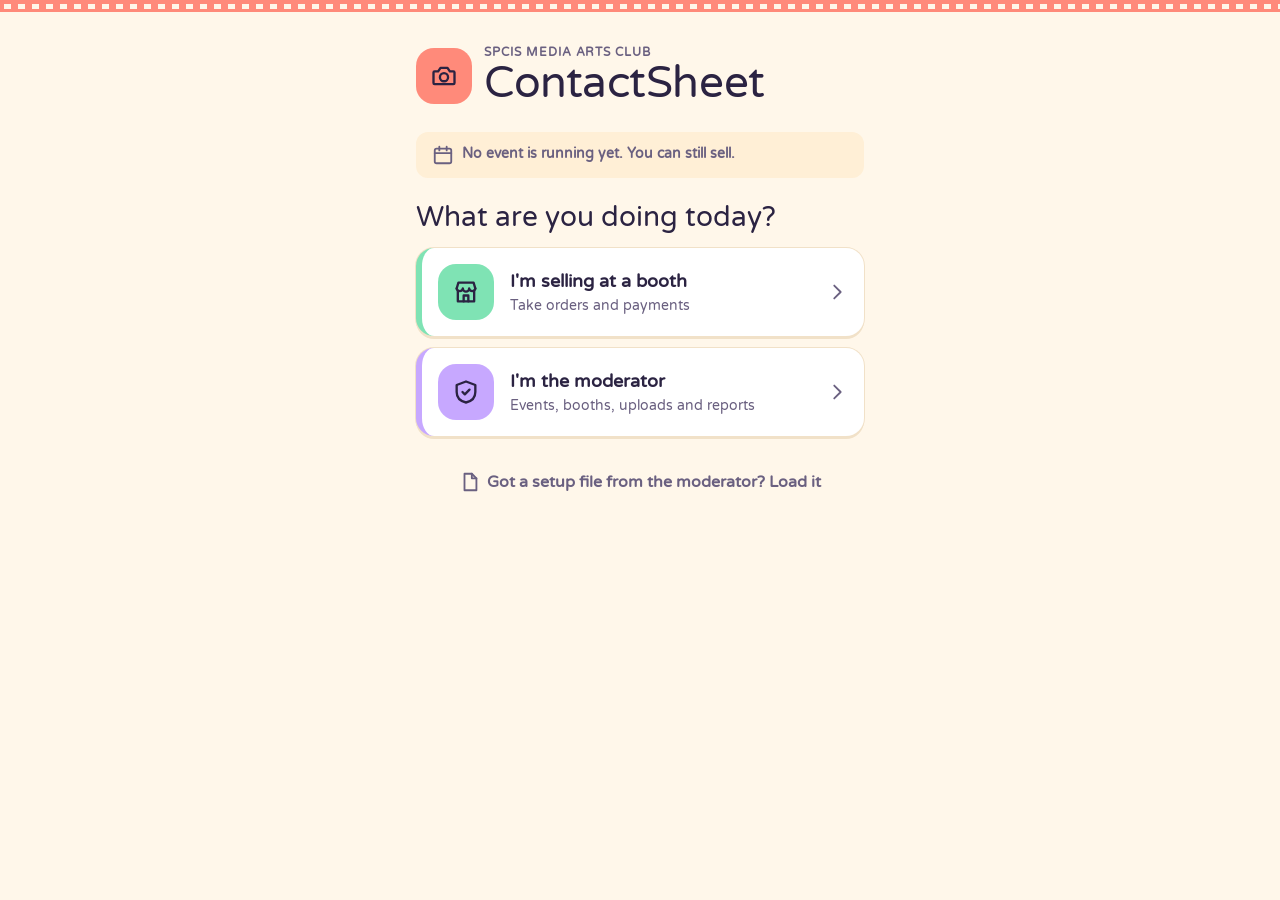
==== admin.html @ bb5e91ef "Add stock tracking and expenses Stock: per-booth supplies with a move ledger (sales take out what ea" ====
<!doctype html>
<html lang="en">
<head>
<meta charset="utf-8">
<meta name="viewport" content="width=device-width, initial-scale=1, viewport-fit=cover">
<meta name="theme-color" content="#FF8A7A">
<link rel="manifest" href="manifest.json">
<link rel="apple-touch-icon" href="assets/icons/apple-touch-icon.png">
<meta name="apple-mobile-web-app-capable" content="yes">
<meta name="apple-mobile-web-app-title" content="ContactSheet">
<title>ContactSheet · Moderator</title>
<link rel="stylesheet" href="css/tokens.css">
<link rel="stylesheet" href="css/ui.css">
<link rel="stylesheet" href="css/admin.css">
</head>
<body>
<header class="topbar">
  <div class="sprocket" aria-hidden="true"></div>
  <div class="topbar-in">
    <div class="who-block"><span id="adminBadge" class="badge" style="--booth:var(--lilac)"></span><div style="min-width:0"><p class="name">Moderator</p><p class="sub" id="adminEvent"></p></div></div>
    <button class="btn ghost sm" id="phoneSetup" style="margin-left:auto"></button>
    <button class="icon-btn" id="signout" aria-label="Sign out" title="Sign out"></button>
  </div>
  <nav class="tabs" role="tablist" id="tabs"></nav>
</header>
<main class="admin-main" id="view"></main>
<dialog class="sheet" id="sheet"><div class="sheet-in"></div></dialog>
<script src="js/util.js"></script>
<script src="js/ui.js"></script>
<script src="js/csv.js"></script>
<script src="js/seed.js"></script>
<script src="js/store.js"></script>
<script src="js/sync.js"></script>
<script src="js/pwa.js"></script>
<script src="js/stock.js"></script>
<script src="js/customer.js"></script>
<script src="js/reports.js"></script>
<script src="js/booths.js"></script>
<script src="js/expenses.js"></script>
<script src="js/import.js"></script>
<script src="js/admin.js"></script>
</body>
</html>
---- css/tokens.css ----
/* ContactSheet design tokens — "Summer". Tokens only, no components. */
/* Varela Round (SIL Open Font License). One weight: "CS Round" never fakes bold (headings, numbers);
   "CS Body" lets the browser bold it for <b> and labels. */
@font-face { font-family: "CS Round"; src: url(../assets/fonts/varelaround-400.ttf) format("truetype"); font-weight: 100 900; font-display: swap; }
@font-face { font-family: "CS Body"; src: url(../assets/fonts/varelaround-400.ttf) format("truetype"); font-weight: 400; font-display: swap; }
@font-face { font-family: "Plex Mono"; src: url(../assets/fonts/plexmono-500.woff2) format("woff2"); font-weight: 500; font-display: swap; }

:root {
  /* summer pastels — bright, not muted. Dark text always sits on them. */
  --coral: #FF8A7A;
  --peach: #FFB98A;
  --lemon: #FFE27A;
  --mint: #7FE3B4;
  --aqua: #7ADCD8;
  --sky: #8CC8FF;
  --lilac: #C7A8FF;
  --pink: #FFA3CF;
  --on-pastel: #2B2342;

  /* surfaces & text */
  --paper: #FFF7EA;
  --card: #FFFFFF;
  --wash: #FFEFD6;
  --rule: #F1E1C8;
  --graphite: #6A6080;
  --ink: #2B2342;
  --on-ink: #FFF7EA;
  /* status: text-safe darker tones + pastel washes */
  --safelight: #D9394A;
  --safe-wash: #FFE3E6;
  --fixer: #0F7A4E;
  --fix-wash: #DDF8EB;
  --amber: #9A6400;
  --amber-wash: #FFF2C7;

  --f-display: "CS Round", "Arial Rounded MT Bold", ui-rounded, system-ui, sans-serif;
  --f-body: "CS Body", ui-rounded, system-ui, -apple-system, "Segoe UI", Roboto, sans-serif;
  --f-mono: "Plex Mono", ui-monospace, Menlo, Consolas, monospace;

  --t-12: .75rem; --t-14: .875rem; --t-16: 1rem; --t-18: 1.125rem; --t-20: 1.25rem;
  --t-28: 1.75rem; --t-36: 2.25rem; --t-44: 2.75rem; --t-72: 4.5rem;

  --s-1: 4px; --s-2: 8px; --s-3: 12px; --s-4: 16px; --s-5: 24px; --s-6: 32px; --s-7: 48px;
  --r-1: 12px; --r-2: 18px; --r-3: 24px;
  --tap: 52px;
  --hair: 1px solid var(--rule);
  --lift: 0 0 0 1px var(--rule), 0 3px 0 var(--rule);
  --ease: cubic-bezier(.2, .7, .2, 1);
  --dur: 140ms;
}

/* Dark = warm summer night; pastels stay bright */
@media (prefers-color-scheme: dark) {
  :root {
    --paper: #1E1A2E; --card: #2A2540; --wash: #342E4E; --rule: #403960; --graphite: #B9B0D4;
    --ink: #FFF3E2; --on-ink: #1E1A2E;
    --safelight: #FF8A93; --safe-wash: #45222E; --fixer: #7FE3B4; --fix-wash: #1D3A33;
    --amber: #FFD36A; --amber-wash: #3E3420;
  }
}

@media (prefers-reduced-motion: reduce) { :root { --dur: 0ms; } }
---- css/ui.css ----
/* ContactSheet shared components + sign-in + register. Uses tokens.css only. */
*, *::before, *::after { box-sizing: border-box; }
html { -webkit-text-size-adjust: 100%; }
body { margin: 0; background: var(--paper); color: var(--ink); font: 400 var(--t-16)/1.45 var(--f-body); -webkit-tap-highlight-color: transparent; }
button, input, select, textarea { font: inherit; color: inherit; }
button { cursor: pointer; background: none; border: 0; padding: 0; }
button:disabled { cursor: not-allowed; opacity: .4; }
:focus-visible { outline: 3px solid var(--sky); outline-offset: 2px; }
h1, h2, h3, p, ol, ul { margin: 0; }
ol, ul { padding: 0; list-style: none; }
[hidden] { display: none !important; }
.ic { width: 22px; height: 22px; flex: none; }

/* type roles */
.h1 { font: 400 var(--t-44)/1.05 var(--f-display); letter-spacing: -.01em; }
.h2 { font: 400 var(--t-28)/1.1 var(--f-display); }
.h3 { font-weight: 700; font-size: var(--t-18); }
.big-num { font: 400 var(--t-44)/1 var(--f-display); font-variant-numeric: tabular-nums; }
.huge-num { font: 400 var(--t-72)/1 var(--f-display); font-variant-numeric: tabular-nums; }
.eyebrow, .label { font-size: var(--t-12); font-weight: 600; letter-spacing: .08em; text-transform: uppercase; color: var(--graphite); }
.sub { color: var(--graphite); font-size: var(--t-14); }
.num { font-variant-numeric: tabular-nums; }
.mono { font-family: var(--f-mono); font-weight: 500; letter-spacing: .02em; }
.ok-text { color: var(--fixer); } .bad-text { color: var(--safelight); }

/* film-strip edge: the one decorative motif */
.sprocket { height: 12px; background-color: var(--coral);
  background-image: linear-gradient(90deg, var(--paper) 0 7px, transparent 7px);
  background-size: 14px 5px; background-repeat: repeat-x; background-position: 4px 3.5px; }

/* buttons */
.btn { min-height: var(--tap); padding: 0 var(--s-5); border-radius: var(--r-1); font-weight: 700; display: inline-flex; align-items: center; justify-content: center; gap: var(--s-2); transition: background var(--dur) var(--ease), transform var(--dur) var(--ease); white-space: nowrap; }
.btn:active:not(:disabled) { transform: scale(.98); }
.btn.primary { background: var(--ink); color: var(--on-ink); }
.btn.go { background: var(--mint); color: var(--on-pastel); box-shadow: 0 3px 0 #4FC08D; }
.btn.danger { background: var(--coral); color: var(--on-pastel); box-shadow: 0 3px 0 #E66655; }
.btn.ghost { border: 2px solid var(--rule); background: var(--card); }
.btn.wide { width: 100%; font-size: var(--t-18); }
.btn.sm { min-height: 44px; padding: 0 var(--s-4); font-size: var(--t-14); }
.link { min-height: 44px; display: inline-flex; align-items: center; gap: 6px; padding: 0 var(--s-1); color: var(--graphite); font-weight: 600; }
.link:hover { color: var(--ink); }
.icon-btn { width: 44px; height: 44px; display: grid; place-items: center; border-radius: var(--r-1); color: var(--graphite); }
.icon-btn:hover { background: var(--wash); color: var(--ink); }

/* booth badge */
.badge { --booth: #FFB98A; width: 40px; height: 40px; border-radius: var(--r-1); background: var(--booth); color: var(--on-pastel); display: grid; place-items: center; flex: none; }
.badge.inv { color: var(--on-ink); }
.badge.lg { width: 56px; height: 56px; border-radius: var(--r-2); } .badge.lg .ic { width: 28px; height: 28px; }
.badge.sm { width: 28px; height: 28px; border-radius: 6px; } .badge.sm .ic { width: 16px; height: 16px; }

/* status chip */
.chip { font-size: var(--t-12); font-weight: 600; color: var(--graphite); display: inline-flex; align-items: center; gap: 6px; padding: 4px 10px; border-radius: 99px; background: var(--wash); white-space: nowrap; }
.chip::before { content: ""; width: 8px; height: 8px; border-radius: 50%; background: var(--amber); }
.chip.ok::before { background: var(--fixer); }
.pill { display: inline-block; font-size: var(--t-12); font-weight: 700; padding: 2px 8px; border-radius: 99px; background: var(--wash); color: var(--graphite); }
.pill.ok { background: var(--fix-wash); color: var(--fixer); } .pill.bad { background: var(--safe-wash); color: var(--safelight); }

/* top bar + tabs */
.topbar { position: sticky; top: 0; z-index: 5; background: var(--paper); border-bottom: var(--hair); }
.topbar-in { display: flex; align-items: center; gap: var(--s-3); padding: var(--s-3) var(--s-4); }
.who-block { display: flex; align-items: center; gap: var(--s-3); min-width: 0; }
.who-block .name { font: 400 var(--t-20)/1.1 var(--f-display); }
.who-block .sub { white-space: nowrap; overflow: hidden; text-overflow: ellipsis; }
.topbar-in .chip { margin-left: auto; }
.tabs { display: flex; gap: var(--s-1); padding: 0 var(--s-3); overflow-x: auto; scrollbar-width: none; }
.tabs button { min-height: 48px; padding: 0 var(--s-3); display: inline-flex; align-items: center; gap: var(--s-2); color: var(--graphite); font-weight: 700; border-bottom: 3px solid transparent; white-space: nowrap; }
.tabs button .ic { width: 18px; height: 18px; }
.tabs button[aria-selected="true"] { color: var(--ink); border-color: var(--coral); }
@media (max-width: 599px) { .hide-sm { display: none !important; } }

/* toast */
.toast { position: fixed; left: 50%; bottom: 96px; transform: translate(-50%, 20px); opacity: 0; pointer-events: none; z-index: 50; display: flex; align-items: center; gap: var(--s-2); padding: var(--s-3) var(--s-4); border-radius: var(--r-2); background: var(--ink); color: var(--on-ink); font-weight: 600; transition: opacity var(--dur) var(--ease), transform var(--dur) var(--ease); max-width: calc(100vw - 32px); }
.toast.show { opacity: 1; transform: translate(-50%, 0); }
.toast[data-kind="bad"] { background: var(--coral); color: var(--on-pastel); }

/* bottom sheet / dialog */
dialog.sheet { border: 0; padding: 0; margin: auto auto 0; width: 100%; max-width: 560px; max-height: 92vh; background: var(--paper); color: var(--ink); border-radius: var(--r-3) var(--r-3) 0 0; }
dialog.sheet::backdrop { background: rgb(24 23 26 / .5); }
@media (min-width: 900px) { dialog.sheet { margin: auto; border-radius: var(--r-3); } }
.sheet-in { padding: var(--s-4) var(--s-5) calc(var(--s-5) + env(safe-area-inset-bottom)); display: grid; gap: var(--s-4); }
.sheet-head { display: flex; justify-content: space-between; align-items: flex-start; gap: var(--s-3); padding-top: var(--s-2); }
.x { width: 44px; height: 44px; display: grid; place-items: center; margin: -6px -10px 0 0; color: var(--graphite); border-radius: var(--r-1); }

/* forms */
.field { display: grid; gap: 6px; }
.field > span { font-weight: 700; font-size: var(--t-14); }
.field small { color: var(--graphite); font-size: var(--t-12); }
.input, .field input:not([type=checkbox]):not([type=radio]), .field select { min-height: var(--tap); width: 100%; padding: 0 var(--s-4); border: 2px solid var(--rule); border-radius: var(--r-1); background: var(--card); }
.input:focus, .field input:focus, .field select:focus { border-color: var(--ink); outline: none; }
.field-row { display: grid; grid-template-columns: 1fr 1fr; gap: var(--s-3); }
.err { color: var(--safelight); min-height: 1.4em; font-size: var(--t-14); font-weight: 600; }
.note { background: var(--wash); border-radius: var(--r-1); padding: var(--s-3) var(--s-4); font-size: var(--t-14); color: var(--graphite); }
.note.warn { background: var(--amber-wash); color: var(--amber); }

/* big choice cards (sign-in) */
.choices { display: grid; gap: var(--s-3); }
.choice { display: flex; align-items: center; gap: var(--s-4); width: 100%; min-height: 84px; padding: var(--s-4); text-align: left; background: var(--card); border-radius: var(--r-2); box-shadow: var(--lift); border-left: 6px solid var(--booth, var(--ink)); transition: transform var(--dur) var(--ease); }
.choice:active { transform: scale(.985); }
.choice .t { font-weight: 700; font-size: var(--t-18); display: block; }
.choice .ic.go { margin-left: auto; color: var(--graphite); }

/* sign in */
.login { max-width: 480px; margin: 0 auto; padding: var(--s-6) var(--s-4) var(--s-7); display: grid; gap: var(--s-5); }
.brand { display: flex; align-items: center; gap: var(--s-3); }
.brand .badge { background: var(--coral); color: var(--on-pastel); }
.event-now { display: flex; align-items: center; gap: var(--s-2); padding: var(--s-3) var(--s-4); border-radius: var(--r-1); background: var(--fix-wash); color: var(--fixer); font-weight: 600; font-size: var(--t-14); }
.event-now.none { background: var(--wash); color: var(--graphite); }
.dots { display: flex; gap: var(--s-4); justify-content: center; height: 24px; }
.dots i { width: 20px; height: 20px; border-radius: 50%; border: 3px solid var(--ink); transition: background var(--dur); }
.dots i.on { background: var(--ink); }
.dots.shake { animation: shake 300ms; }
@keyframes shake { 25% { transform: translateX(-8px); } 75% { transform: translateX(8px); } }
.keypad { display: grid; grid-template-columns: repeat(3, 1fr); gap: var(--s-2); }
.keypad button { min-height: 68px; border-radius: var(--r-2); background: var(--card); box-shadow: var(--lift); font: 400 var(--t-28) var(--f-display); display: grid; place-items: center; }
.keypad button:active { background: var(--wash); }
.center { text-align: center; }

/* ---------- register ---------- */
.pos-main { display: grid; grid-template-columns: 1fr; padding-bottom: 104px; }
.cart-side { display: none; }
@media (min-width: 900px) {
  .pos-main { grid-template-columns: 1fr 380px; padding-bottom: 0; min-height: calc(100vh - 120px); }
  .cart-side { display: grid; gap: var(--s-3); align-content: start; border-left: var(--hair); padding: var(--s-5); position: sticky; top: 120px; align-self: start; }
  .cartbar { display: none !important; }
}
.howto { display: flex; flex-wrap: wrap; gap: var(--s-2) var(--s-4); padding: var(--s-4) var(--s-4) 0; font-size: var(--t-14); color: var(--graphite); font-weight: 600; }
.howto > span > b:first-child { display: inline-grid; place-items: center; width: 22px; height: 22px; border-radius: 50%; background: var(--lemon); color: var(--on-pastel); font-size: var(--t-12); margin-right: 6px; }
.grid { display: grid; grid-template-columns: repeat(auto-fill, minmax(150px, 1fr)); gap: var(--s-3); padding: var(--s-4); }
.tile { position: relative; background: var(--card); border-radius: var(--r-2); box-shadow: var(--lift); border-top: 8px solid var(--booth); min-height: 128px; padding: var(--s-4); text-align: left; display: flex; flex-direction: column; justify-content: space-between; gap: var(--s-2); transition: transform var(--dur) var(--ease), background var(--dur); }
.tile:active { transform: scale(.97); }
.tile.in { background: var(--wash); outline: 3px solid var(--booth); }
.tile-name { font-weight: 700; font-size: var(--t-18); line-height: 1.2; padding-right: 30px; }
.tile-price { font: 400 var(--t-28)/1 var(--f-display); font-variant-numeric: tabular-nums; }
.tile-kind { display: inline-flex; align-items: center; gap: 4px; font-size: var(--t-12); font-weight: 600; color: var(--graphite); }
.tile-kind .ic { width: 14px; height: 14px; }
.tile .qty { position: absolute; top: var(--s-3); right: var(--s-3); min-width: 30px; height: 30px; padding: 0 8px; border-radius: 15px; background: var(--coral); color: var(--on-pastel); font-weight: 700; display: grid; place-items: center; }
.cartbar { position: fixed; inset: auto 0 0 0; padding: var(--s-3) var(--s-4) calc(var(--s-3) + env(safe-area-inset-bottom)); background: var(--paper); border-top: var(--hair); z-index: 6; }
.cartbar .btn { width: 100%; justify-content: space-between; min-height: 60px; font-size: var(--t-18); }

/* cart */
.lines li { display: grid; grid-template-columns: 1fr auto; gap: var(--s-2) var(--s-3); align-items: center; padding: var(--s-3) 0; border-bottom: var(--hair); }
.lines .nm { font-weight: 600; }
.lines .amt { text-align: right; font-weight: 700; }
.step { justify-self: start; display: inline-flex; align-items: center; background: var(--card); border: 2px solid var(--rule); border-radius: var(--r-1); }
.step button { width: 44px; height: 44px; font-size: var(--t-20); font-weight: 700; }
.step b { min-width: 28px; text-align: center; }
.cart-foot { display: flex; justify-content: space-between; align-items: baseline; padding: var(--s-3) 0; }
.cart-actions { display: grid; gap: var(--s-2); }
.empty { color: var(--graphite); padding: var(--s-5) 0; text-align: center; display: grid; gap: var(--s-2); justify-items: center; }
.empty > .ic { width: 36px; height: 36px; opacity: .5; }

/* payment */
.methods { display: grid; grid-template-columns: 1fr 1fr; gap: var(--s-3); }
.methods button { min-height: 72px; border-radius: var(--r-2); background: var(--card); border: 3px solid var(--rule); font-weight: 700; font-size: var(--t-18); display: flex; align-items: center; justify-content: center; gap: var(--s-2); }
.methods button small { display: block; font-size: var(--t-12); font-weight: 600; }
.methods button:disabled { opacity: 1; background: var(--wash); border-color: var(--rule); color: var(--graphite); }
.methods button[aria-checked="true"] { border-color: var(--ink); background: var(--ink); color: var(--on-ink); }
.row { display: flex; justify-content: space-between; align-items: baseline; gap: var(--s-3); }
.bills { display: grid; grid-template-columns: repeat(4, 1fr); gap: var(--s-2); }
.bills button { min-height: 56px; border-radius: var(--r-1); background: var(--card); box-shadow: var(--lift); font-weight: 800; font-size: var(--t-18); font-variant-numeric: tabular-nums; }
.bills button.soft { font-size: var(--t-14); color: var(--graphite); }
.change { border-radius: var(--r-2); padding: var(--s-4); background: var(--safe-wash); color: var(--safelight); }
.change.ok { background: var(--fix-wash); color: var(--fixer); }
.change .label { color: inherit; }
.ref-input { font: 500 var(--t-28) var(--f-mono) !important; letter-spacing: .12em; }

/* receipt */
.done { display: grid; gap: var(--s-4); }
.done-mark { width: 64px; height: 64px; border-radius: 50%; background: var(--mint); color: var(--on-pastel); display: grid; place-items: center; }
.done-mark .ic { width: 36px; height: 36px; stroke-width: 3; }
.tickets li { display: grid; grid-template-columns: auto 1fr; gap: 2px var(--s-4); align-items: baseline; padding: var(--s-3) var(--s-4); border-radius: var(--r-2); background: var(--card); box-shadow: var(--lift); }
.tickets li + li { margin-top: var(--s-2); }
.tickets .frame { font: 400 var(--t-36)/1 var(--f-display); }
.tickets .code { font-size: var(--t-20); color: var(--safelight); letter-spacing: .18em; text-align: right; }
.tickets .what { grid-column: 1 / -1; color: var(--graphite); font-size: var(--t-14); }

/* today */
.today { padding: var(--s-4); display: grid; gap: var(--s-4); align-content: start; }
.stats { display: grid; grid-template-columns: repeat(auto-fit, minmax(140px, 1fr)); gap: var(--s-3); }
.stat { background: var(--card); border-radius: var(--r-2); box-shadow: var(--lift); padding: var(--s-4); display: grid; gap: var(--s-1); }
.stat .big-num { font-size: var(--t-36); }
.feed li { display: grid; grid-template-columns: auto 1fr auto 44px; gap: 2px var(--s-3); padding: var(--s-3) 0; border-bottom: var(--hair); align-items: center; }
.feed time { font-size: var(--t-14); white-space: nowrap; color: var(--graphite); }
.feed .meta { grid-column: 2 / 4; font-size: var(--t-12); color: var(--graphite); }
.feed li > :last-child { grid-column: 4; grid-row: 1 / span 2; }
.feed .voided > span:not(.meta) { text-decoration: line-through; color: var(--graphite); }
.reasons { display: flex; flex-wrap: wrap; gap: var(--s-2); }
.reasons button { min-height: 44px; padding: 0 var(--s-4); border-radius: 99px; border: 2px solid var(--rule); background: var(--card); font-weight: 600; }
.reasons button[aria-checked="true"] { border-color: var(--ink); background: var(--ink); color: var(--on-ink); }

/* panel card (shared) */
.panel { background: var(--card); border-radius: var(--r-2); box-shadow: var(--lift); padding: var(--s-4) var(--s-5); display: grid; gap: var(--s-3); align-content: start; }
.panel .h3 { display: flex; align-items: center; gap: var(--s-2); }

/* customer */
.cust-row { display: flex; align-items: center; gap: var(--s-3); padding: var(--s-3) 0; border-bottom: var(--hair); }
.cust-row > span { display: grid; flex: 1; min-width: 0; }
.cust-row .btn .sub { font-weight: 400; }
.sugg li + li { margin-top: var(--s-2); }
.sugg button { display: flex; align-items: center; gap: var(--s-3); width: 100%; min-height: 52px; padding: var(--s-2) var(--s-4); border-radius: var(--r-1); background: var(--fix-wash); text-align: left; }
.sugg button > span { display: grid; }
.grades { display: grid; grid-template-columns: repeat(6, 1fr); gap: var(--s-2); margin-top: var(--s-1); }
.grades button { min-height: 48px; border-radius: var(--r-1); border: 2px solid var(--rule); background: var(--card); font-weight: 700; }
.grades button:nth-child(n+7) { grid-column: span 3; }
.grades button[aria-checked="true"] { border-color: var(--ink); background: var(--ink); color: var(--on-ink); }

/* stock */
.stock-list { display: grid; gap: var(--s-3); }
.stock-list li { background: var(--card); border-radius: var(--r-2); box-shadow: var(--lift); padding: var(--s-4); display: grid; grid-template-columns: 1fr auto; gap: var(--s-3); border-left: 6px solid var(--mint); }
.stock-list li.low { border-left-color: var(--lemon); } .stock-list li.out { border-left-color: var(--coral); }
.stock-list li > div:first-child { display: grid; gap: 4px; justify-items: start; }
.stock-n { text-align: right; } .stock-n .big-num { font-size: var(--t-36); }
.stock-acts { grid-column: 1 / -1; display: flex; flex-wrap: wrap; gap: var(--s-2); }
.big-input { font-size: var(--t-36) !important; text-align: center; min-height: 72px !important; }
.tile .pill { margin-top: 4px; }

/* close day */
.close { max-width: 640px; }
.denoms li { display: grid; grid-template-columns: 72px auto 1fr; gap: var(--s-3); align-items: center; padding: var(--s-2) 0; border-bottom: var(--hair); }
.den { display: inline-grid; place-items: center; height: 40px; font-weight: 700; font-variant-numeric: tabular-nums; color: var(--on-pastel); }
.den.bill { border-radius: 8px; background: var(--mint); }
.den.coin { width: 44px; border-radius: 50%; background: var(--lemon); justify-self: start; }
.denoms .step input { width: 52px; height: 44px; border: 0; background: none; text-align: center; font-weight: 700; font-size: var(--t-18); }
.denoms .step input:focus { outline: 2px solid var(--sky); }
.den-amt { text-align: right; font-weight: 700; }
.co-sum { display: grid; gap: var(--s-2); }
.co-sum .row.total { font-weight: 700; font-size: var(--t-18); border-top: var(--hair); padding-top: var(--s-2); }
.co-sum .sub-v { font-size: var(--t-14); color: inherit; }
.done-mark.bad { background: var(--coral); }

/* install + update */
.install { display: flex; align-items: center; gap: var(--s-3); width: 100%; padding: var(--s-4); text-align: left; border-radius: var(--r-2); background: var(--amber-wash); border: 2px dashed var(--lemon); }
.install > span { display: grid; gap: 2px; }
.update-bar { position: fixed; top: var(--s-3); left: 50%; transform: translateX(-50%); z-index: 60; display: flex; align-items: center; gap: var(--s-3); padding: var(--s-2) var(--s-2) var(--s-2) var(--s-4); border-radius: 99px; background: var(--lemon); color: var(--on-pastel); font-weight: 700; box-shadow: 0 4px 0 #E8C24F; max-width: calc(100vw - 24px); white-space: nowrap; }
.update-bar .btn { min-height: 40px; border-radius: 99px; background: var(--on-pastel); color: #FFF7EA; }
@media (min-width: 900px) { .pos-main:has(#tab-close:not([hidden])) { grid-template-columns: 1fr; } .pos-main:has(#tab-close:not([hidden])) .cart-side { display: none; } }
---- css/admin.css ----
/* Moderator pages: events, booths, upload, reports. Uses tokens.css only. */
.admin-main { max-width: 1120px; margin: 0 auto; padding: var(--s-5) var(--s-4) var(--s-7); display: grid; gap: var(--s-5); align-content: start; }
.view-head { display: flex; flex-wrap: wrap; justify-content: space-between; align-items: flex-end; gap: var(--s-4); }
.view-head .sub { max-width: 60ch; margin-top: var(--s-2); }
.btn-row { display: flex; flex-wrap: wrap; gap: var(--s-2); }
.empty.big { background: var(--card); border-radius: var(--r-2); box-shadow: var(--lift); padding: var(--s-7) var(--s-5); }
.empty.big p:not(.h3) { max-width: 46ch; }

/* cards (events, booths) */
.cards { display: grid; gap: var(--s-3); }
.card { background: var(--card); border-radius: var(--r-2); box-shadow: var(--lift); padding: var(--s-4) var(--s-5); display: grid; grid-template-columns: 1fr auto; gap: var(--s-3) var(--s-4); border-left: 6px solid var(--booth, var(--rule)); }
.card.live { border-left-color: var(--mint); }
.card-main { display: grid; gap: 6px; min-width: 0; }
.row-start { display: flex; gap: var(--s-4); align-items: flex-start; }
.card-num { text-align: right; }
.card-actions { grid-column: 1 / -1; display: flex; flex-wrap: wrap; gap: var(--s-2); align-items: center; }
.card-actions .icon-btn { margin-left: auto; }
.meta-line { display: flex; flex-wrap: wrap; align-items: center; gap: 4px var(--s-1); }
.meta-line .ic { width: 16px; height: 16px; }
.meta-line .ic:not(:first-child) { margin-left: var(--s-3); }
.badges { display: flex; flex-wrap: wrap; gap: var(--s-2); }
.mini { display: inline-flex; align-items: center; gap: 6px; font-size: var(--t-14); font-weight: 600; }
.mini .badge.sm { width: 22px; height: 22px; border-radius: 5px; } .mini .badge.sm .ic { width: 13px; height: 13px; }
@media (max-width: 599px) { .card { grid-template-columns: 1fr; } .card-num { text-align: left; } }

/* forms in sheets */
.form { display: grid; gap: var(--s-4); }
fieldset.field { border: 0; padding: 0; margin: 0; }
.checks { display: grid; gap: var(--s-2); margin-top: var(--s-2); }
.check { display: flex; align-items: center; gap: var(--s-3); min-height: 48px; padding: 0 var(--s-3); border-radius: var(--r-1); background: var(--card); border: 2px solid var(--rule); font-weight: 600; cursor: pointer; }
.check:has(input:checked) { border-color: var(--ink); }
.check input { width: 20px; height: 20px; accent-color: var(--ink); }
.sr { position: absolute; width: 1px; height: 1px; overflow: hidden; clip: rect(0 0 0 0); }
.swatches, .icon-pick { display: flex; flex-wrap: wrap; gap: var(--s-2); }
.swatches label, .icon-pick label { position: relative; cursor: pointer; }
.swatches input, .icon-pick input { position: absolute; opacity: 0; }
.swatches i { display: block; width: 40px; height: 40px; border-radius: 50%; border: 3px solid var(--paper); box-shadow: 0 0 0 2px var(--rule); }
.swatches input:checked + i { box-shadow: 0 0 0 3px var(--ink); }
.icon-pick i { width: 48px; height: 48px; display: grid; place-items: center; border-radius: var(--r-1); background: var(--card); border: 2px solid var(--rule); }
.icon-pick input:checked + i { border-color: var(--ink); background: var(--ink); color: var(--on-ink); }
.swatches input:focus-visible + i, .icon-pick input:focus-visible + i { outline: 3px solid var(--sky); outline-offset: 2px; }
.prods { display: grid; gap: var(--s-2); }
.prod-row { display: grid; grid-template-columns: 1fr 96px 120px 44px; gap: var(--s-2); align-items: center; }
.prod-row .input { padding: 0 var(--s-3); }
.peso { position: relative; } .peso::before { content: "₱"; position: absolute; left: 10px; top: 50%; transform: translateY(-50%); color: var(--graphite); font-weight: 600; }
.peso .input { padding-left: 30px; }
@media (max-width: 520px) { .prod-row { grid-template-columns: 1fr 88px 44px; } .prod-row select { grid-column: 1 / 3; grid-row: 2; } .prod-row .icon-btn { grid-row: 1 / 3; grid-column: 3; } .prod-row { padding-bottom: var(--s-2); border-bottom: var(--hair); } }
.inline-form { display: flex; gap: var(--s-2); flex-wrap: wrap; } .inline-form .input { max-width: 220px; }

/* steps list */
.steps { display: grid; gap: var(--s-3); }
.steps li { display: flex; gap: var(--s-3); align-items: flex-start; }
.steps > li > b { flex: none; display: grid; place-items: center; width: 28px; height: 28px; border-radius: 50%; background: var(--lemon); color: var(--on-pastel); font-size: var(--t-14); }
.btn-grid { display: grid; grid-template-columns: 1fr 1fr; gap: var(--s-2); }
.btn-grid > :first-child { grid-column: 1 / -1; }

/* upload */
.drop { display: grid; justify-items: center; gap: var(--s-2); padding: var(--s-6) var(--s-4); border: 3px dashed var(--rule); border-radius: var(--r-3); background: var(--card); cursor: pointer; text-align: center; transition: border-color var(--dur); }
.drop:hover, .drop:focus-within { border-color: var(--ink); }
.drop .ic { width: 40px; height: 40px; }
.drop input { position: absolute; opacity: 0; width: 1px; height: 1px; }
.uploads li { display: grid; grid-template-columns: auto 1fr auto 44px; gap: var(--s-3); align-items: center; padding: var(--s-3) 0; border-bottom: var(--hair); }
.uploads .nm { font-weight: 700; word-break: break-all; }
.uploads p.num { text-align: right; }
.map-grid { display: grid; grid-template-columns: repeat(auto-fill, minmax(230px, 1fr)); gap: var(--s-3); }

/* tables */
.table-wrap { overflow-x: auto; }
.table { width: 100%; border-collapse: collapse; font-size: var(--t-14); }
.table th { text-align: left; font-size: var(--t-12); text-transform: uppercase; letter-spacing: .06em; color: var(--graphite); padding: var(--s-2) var(--s-3); border-bottom: 2px solid var(--rule); white-space: nowrap; }
.table td { padding: var(--s-2) var(--s-3); border-bottom: var(--hair); vertical-align: middle; }
.table .r { text-align: right; }
.table tr.dim td { color: var(--graphite); text-decoration: line-through; }

/* reports */
.filters { display: grid; grid-template-columns: repeat(auto-fit, minmax(180px, 1fr)); gap: var(--s-3); }
.report-grid { display: grid; grid-template-columns: 1fr 1fr; gap: var(--s-4); }
.span2 { grid-column: 1 / -1; }
@media (max-width: 799px) { .report-grid { grid-template-columns: 1fr; } }
.hbars { display: grid; gap: var(--s-3); }
.hbars li { display: grid; grid-template-columns: minmax(110px, 38%) 1fr auto; gap: var(--s-3); align-items: center; }
.hb-name { display: flex; align-items: center; gap: var(--s-2); font-weight: 600; font-size: var(--t-14); min-width: 0; }
.hb-track { height: 14px; background: var(--wash); border-radius: 7px; overflow: hidden; }
.hb-track i { display: block; height: 100%; border-radius: 7px; }
.hb-val { white-space: nowrap; font-size: var(--t-14); }
.chart-wrap { overflow-x: auto; }
.chart { width: 100%; height: auto; display: block; }
.svg-val { font: 600 11px var(--f-body); fill: var(--graphite); font-variant-numeric: tabular-nums; }
.svg-lab { font: 600 11px var(--f-body); fill: var(--graphite); }
.print-only { display: none; }

@media print {
  .topbar, .no-print, .toast { display: none !important; }
  .print-only { display: block; }
  body { background: #fff; }
  .admin-main { padding: 0; max-width: none; }
  .panel, .stat { box-shadow: none; border: 1px solid #ccc; break-inside: avoid; }
}

/* booth form: stock */
.stocks { display: grid; gap: var(--s-2); }
.stock-row { display: grid; grid-template-columns: 1fr 110px 84px 110px 44px; gap: var(--s-2); align-items: end; }
.mini-field { display: grid; gap: 2px; font-size: var(--t-12); font-weight: 700; color: var(--graphite); }
.mini-field .input { padding: 0 var(--s-2); }
.prod-row .uses { grid-column: 1 / -1; display: flex; flex-wrap: wrap; align-items: center; gap: var(--s-2); }
.use-pair { display: flex; align-items: center; gap: var(--s-1); flex: 1 1 200px; }
.prod-row .uses select { width: auto; min-width: 0; flex: 1; }
.prod-row .uses .qty { width: 56px; flex: none; padding: 0 var(--s-2); text-align: center; }
@media (max-width: 520px) { .stock-row { grid-template-columns: 1fr 1fr 44px; } .stock-row > input[data-sf="name"] { grid-column: 1 / 3; } .stock-row .icon-btn { grid-row: 1; grid-column: 3; } .stock-row { padding-bottom: var(--s-2); border-bottom: var(--hair); } }

/* expenses */
.xtypes { display: grid; grid-template-columns: repeat(auto-fill, minmax(150px, 1fr)); gap: var(--s-2); margin-top: var(--s-1); }
.xtypes button { display: flex; align-items: center; gap: var(--s-2); min-height: 52px; padding: var(--s-2) var(--s-3); border-radius: var(--r-1); border: 2px solid var(--rule); background: var(--card); text-align: left; font-weight: 600; font-size: var(--t-14); }
.xtypes button .ic { flex: none; width: 30px; height: 30px; padding: 5px; border-radius: 8px; background: var(--t); color: var(--on-pastel); }
.xtypes button[aria-checked="true"] { border-color: var(--ink); box-shadow: 0 0 0 1px var(--ink); }
.xtype { display: inline-flex; align-items: center; gap: 6px; font-size: var(--t-12); font-weight: 700; white-space: nowrap; }
.xtype .ic { width: 22px; height: 22px; padding: 3px; border-radius: 6px; background: var(--t); color: var(--on-pastel); }
.calc { display: grid; grid-template-columns: 1fr auto 1.3fr auto 1.2fr; gap: var(--s-2); align-items: end; }
.calc-op { font-size: var(--t-28); color: var(--graphite); padding-bottom: 10px; }
.calc .big-num { font-size: var(--t-28); line-height: var(--tap); }
@media (max-width: 520px) { .calc { grid-template-columns: 1fr auto 1.4fr; } .calc > :nth-child(4) { display: none; } .calc > :last-child { grid-column: 1 / -1; } }
.table tfoot td { border-top: 2px solid var(--rule); border-bottom: 0; }
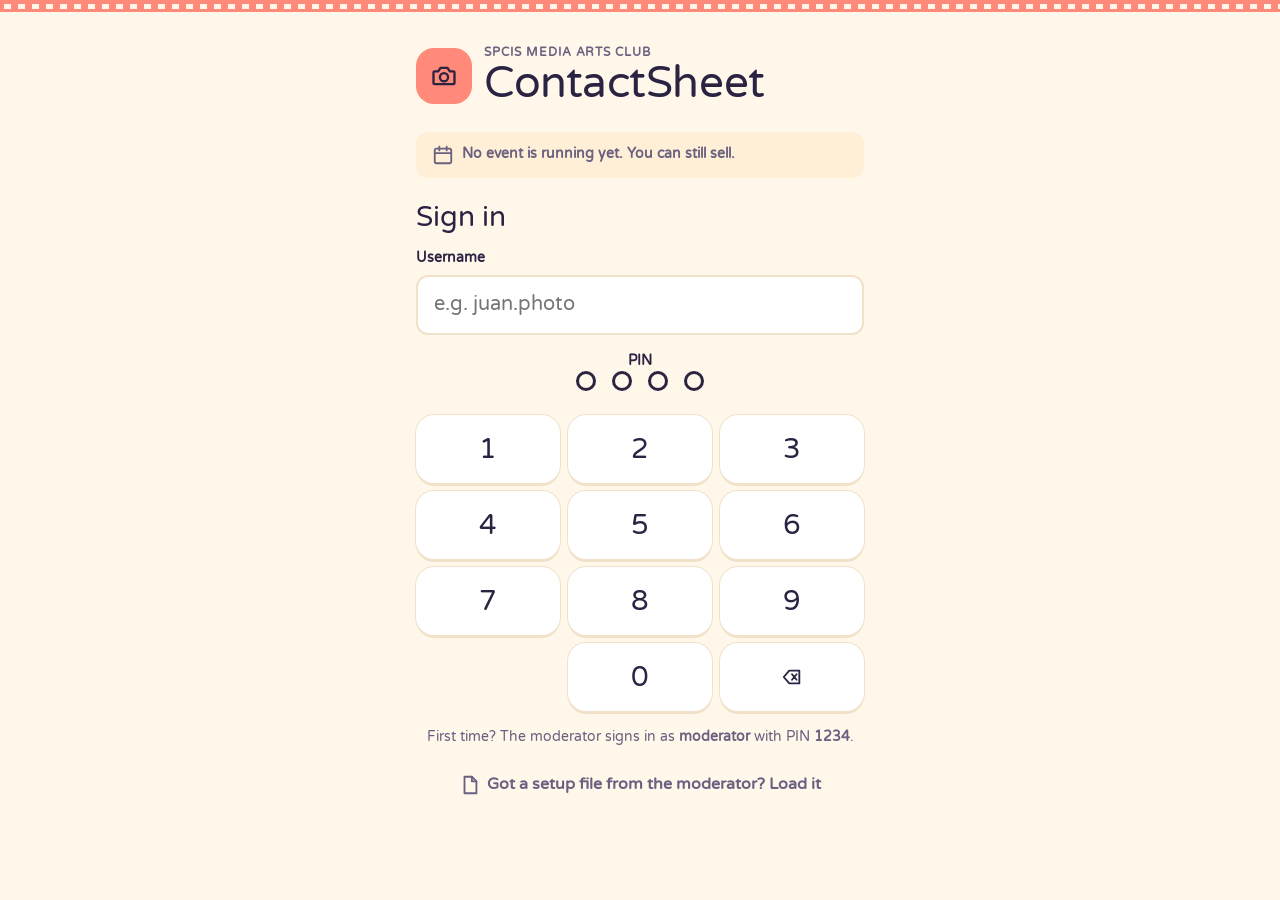
==== commit 179bb613: "Sign in with username + own PIN; booth teams of managers and cashiers Everyone (managers, cashiers, " ====
--- a/admin.html
+++ b/admin.html
@@ -32,9 +32,11 @@
 <script src="js/store.js"></script>
 <script src="js/sync.js"></script>
 <script src="js/pwa.js"></script>
+<script src="js/pin.js"></script>
 <script src="js/stock.js"></script>
 <script src="js/customer.js"></script>
 <script src="js/reports.js"></script>
+<script src="js/team.js"></script>
 <script src="js/booths.js"></script>
 <script src="js/expenses.js"></script>
 <script src="js/import.js"></script>
--- a/css/ui.css
+++ b/css/ui.css
@@ -113,6 +113,10 @@
 .keypad { display: grid; grid-template-columns: repeat(3, 1fr); gap: var(--s-2); }
 .keypad button { min-height: 68px; border-radius: var(--r-2); background: var(--card); box-shadow: var(--lift); font: 400 var(--t-28) var(--f-display); display: grid; place-items: center; }
 .keypad button:active { background: var(--wash); }
+.keypad.locked { opacity: .45; }
+.big-user { font-size: var(--t-20) !important; min-height: 60px !important; }
+.field-label { font-weight: 700; font-size: var(--t-14); margin-top: var(--s-4); text-align: center; }
+.who-line { display: inline-flex; align-items: center; gap: var(--s-2); padding: var(--s-2) 0; color: var(--ink); }
 .center { text-align: center; }
 
 /* ---------- register ---------- */
--- a/css/admin.css
+++ b/css/admin.css
@@ -120,3 +120,8 @@
 .calc .big-num { font-size: var(--t-28); line-height: var(--tap); }
 @media (max-width: 520px) { .calc { grid-template-columns: 1fr auto 1.4fr; } .calc > :nth-child(4) { display: none; } .calc > :last-child { grid-column: 1 / -1; } }
 .table tfoot td { border-top: 2px solid var(--rule); border-bottom: 0; }
+
+/* booth form: team */
+.team { display: grid; gap: var(--s-2); }
+.team-row { display: grid; grid-template-columns: 1.4fr 1.2fr 110px 96px 44px; gap: var(--s-2); align-items: end; }
+@media (max-width: 560px) { .team-row { grid-template-columns: 1fr 1fr 44px; padding-bottom: var(--s-2); border-bottom: var(--hair); } .team-row .icon-btn { grid-row: 1; grid-column: 3; } }
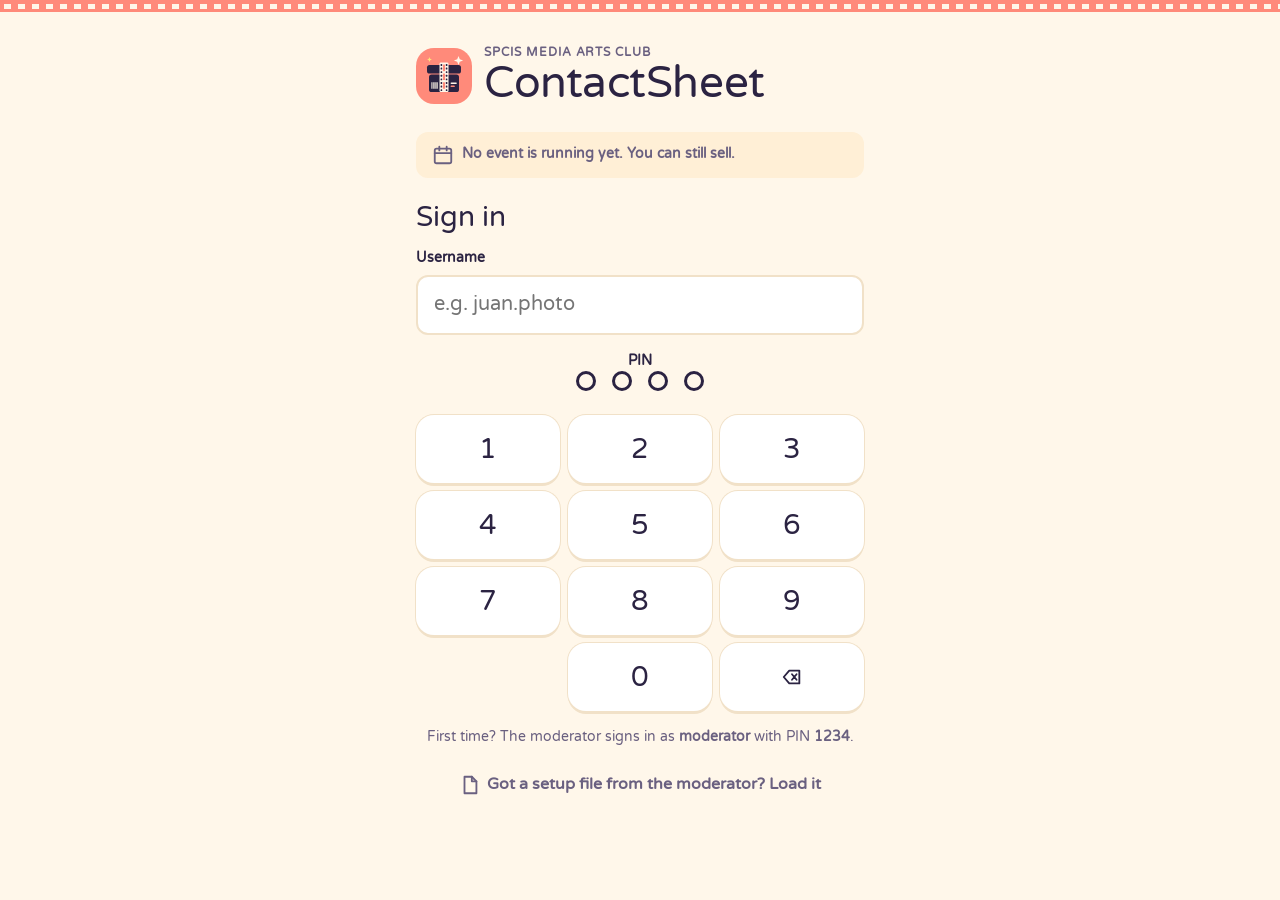
==== commit 713491cc: "Require customer name, grade and section; new box + film logo Every sale now needs the customer: nam" ====
--- a/admin.html
+++ b/admin.html
@@ -6,6 +6,7 @@
 <meta name="theme-color" content="#FF8A7A">
 <link rel="manifest" href="manifest.json">
 <link rel="apple-touch-icon" href="assets/icons/apple-touch-icon.png">
+<link rel="icon" type="image/png" href="assets/icons/favicon-64.png">
 <meta name="apple-mobile-web-app-capable" content="yes">
 <meta name="apple-mobile-web-app-title" content="ContactSheet">
 <title>ContactSheet · Moderator</title>
--- a/css/ui.css
+++ b/css/ui.css
@@ -102,7 +102,8 @@
 /* sign in */
 .login { max-width: 480px; margin: 0 auto; padding: var(--s-6) var(--s-4) var(--s-7); display: grid; gap: var(--s-5); }
 .brand { display: flex; align-items: center; gap: var(--s-3); }
-.brand .badge { background: var(--coral); color: var(--on-pastel); }
+.brand .badge { background: var(--coral); color: var(--on-pastel); padding: 4px; }
+.logo { width: 100%; height: 100%; display: block; }
 .event-now { display: flex; align-items: center; gap: var(--s-2); padding: var(--s-3) var(--s-4); border-radius: var(--r-1); background: var(--fix-wash); color: var(--fixer); font-weight: 600; font-size: var(--t-14); }
 .event-now.none { background: var(--wash); color: var(--graphite); }
 .dots { display: flex; gap: var(--s-4); justify-content: center; height: 24px; }
@@ -199,6 +200,8 @@
 /* customer */
 .cust-row { display: flex; align-items: center; gap: var(--s-3); padding: var(--s-3) 0; border-bottom: var(--hair); }
 .cust-row > span { display: grid; flex: 1; min-width: 0; }
+.cust-row.need { color: var(--amber); }
+.cust-row.need .sub { color: var(--amber); }
 .cust-row .btn .sub { font-weight: 400; }
 .sugg li + li { margin-top: var(--s-2); }
 .sugg button { display: flex; align-items: center; gap: var(--s-3); width: 100%; min-height: 52px; padding: var(--s-2) var(--s-4); border-radius: var(--r-1); background: var(--fix-wash); text-align: left; }
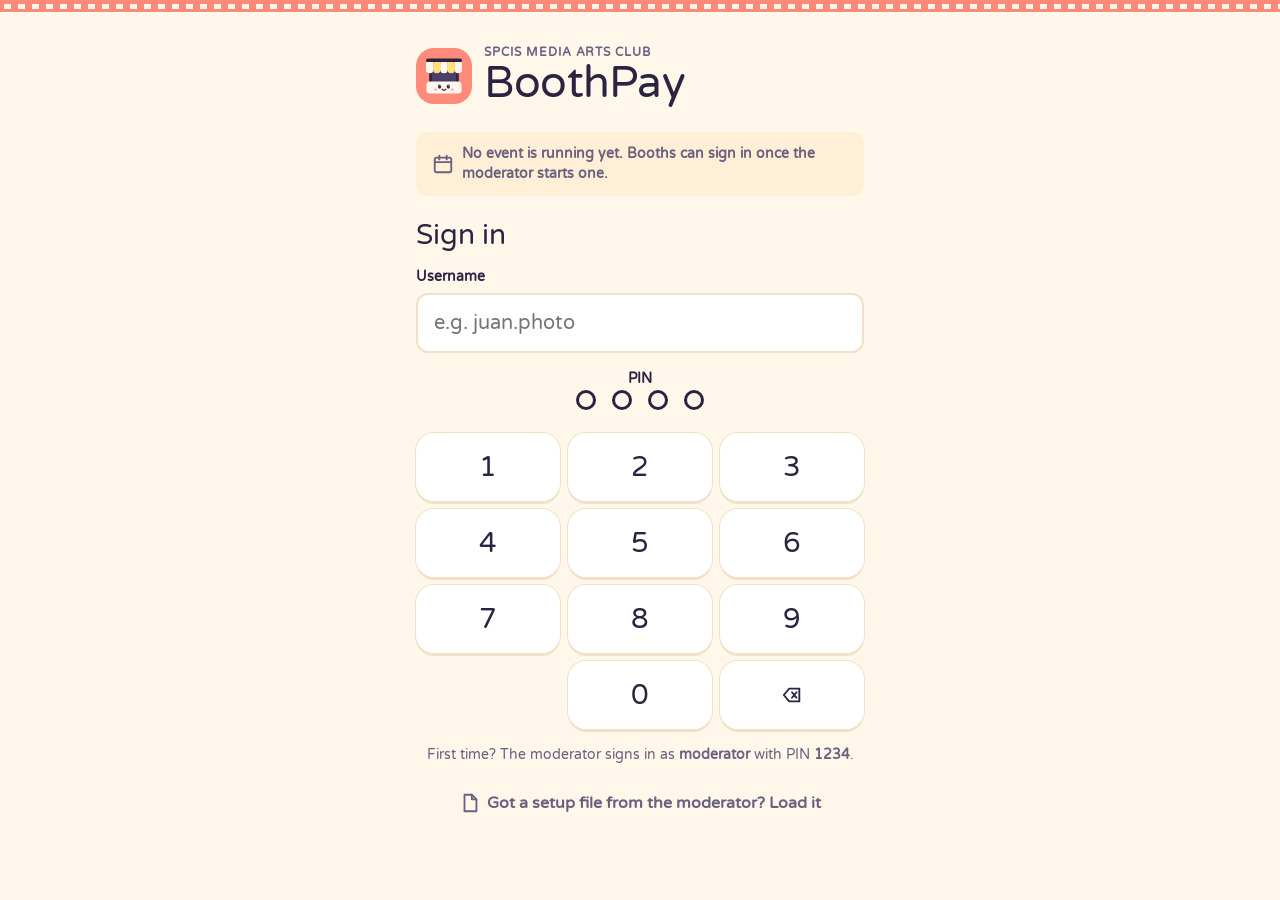
==== commit 5e85b684: "Rename to BoothPay with a cute booth icon All visible text now says BoothPay (titles, sign-in, insta" ====
--- a/admin.html
+++ b/admin.html
@@ -8,8 +8,8 @@
 <link rel="apple-touch-icon" href="assets/icons/apple-touch-icon.png">
 <link rel="icon" type="image/png" href="assets/icons/favicon-64.png">
 <meta name="apple-mobile-web-app-capable" content="yes">
-<meta name="apple-mobile-web-app-title" content="ContactSheet">
-<title>ContactSheet · Moderator</title>
+<meta name="apple-mobile-web-app-title" content="BoothPay">
+<title>BoothPay · Moderator</title>
 <link rel="stylesheet" href="css/tokens.css">
 <link rel="stylesheet" href="css/ui.css">
 <link rel="stylesheet" href="css/admin.css">
--- a/css/ui.css
+++ b/css/ui.css
@@ -1,6 +1,9 @@
 /* ContactSheet shared components + sign-in + register. Uses tokens.css only. */
 *, *::before, *::after { box-sizing: border-box; }
 html { -webkit-text-size-adjust: 100%; }
+/* no visible scroll bars anywhere (scrolling still works by touch, wheel and trackpad) */
+* { scrollbar-width: none; -ms-overflow-style: none; }
+*::-webkit-scrollbar { display: none; width: 0; height: 0; }
 body { margin: 0; background: var(--paper); color: var(--ink); font: 400 var(--t-16)/1.45 var(--f-body); -webkit-tap-highlight-color: transparent; }
 button, input, select, textarea { font: inherit; color: inherit; }
 button { cursor: pointer; background: none; border: 0; padding: 0; }
@@ -138,6 +141,10 @@
 .tile-price { font: 400 var(--t-28)/1 var(--f-display); font-variant-numeric: tabular-nums; }
 .tile-kind { display: inline-flex; align-items: center; gap: 4px; font-size: var(--t-12); font-weight: 600; color: var(--graphite); }
 .tile-kind .ic { width: 14px; height: 14px; }
+.tile-cell { position: relative; display: grid; }
+.tile-minus { position: absolute; top: -8px; left: -8px; z-index: 1; width: 40px; height: 40px; border-radius: 50%; background: var(--ink); color: var(--on-ink); font-size: 26px; font-weight: 700; line-height: 1; display: grid; place-items: center; box-shadow: 0 0 0 3px var(--paper); transition: transform var(--dur) var(--ease); }
+.tile-minus:active { transform: scale(.9); }
+.tile-cell:has(.tile-minus) .tile { padding-top: 38px; }
 .tile .qty { position: absolute; top: var(--s-3); right: var(--s-3); min-width: 30px; height: 30px; padding: 0 8px; border-radius: 15px; background: var(--coral); color: var(--on-pastel); font-weight: 700; display: grid; place-items: center; }
 .cartbar { position: fixed; inset: auto 0 0 0; padding: var(--s-3) var(--s-4) calc(var(--s-3) + env(safe-area-inset-bottom)); background: var(--paper); border-top: var(--hair); z-index: 6; }
 .cartbar .btn { width: 100%; justify-content: space-between; min-height: 60px; font-size: var(--t-18); }
--- a/css/admin.css
+++ b/css/admin.css
@@ -125,3 +125,11 @@
 .team { display: grid; gap: var(--s-2); }
 .team-row { display: grid; grid-template-columns: 1.4fr 1.2fr 110px 96px 44px; gap: var(--s-2); align-items: end; }
 @media (max-width: 560px) { .team-row { grid-template-columns: 1fr 1fr 44px; padding-bottom: var(--s-2); border-bottom: var(--hair); } .team-row .icon-btn { grid-row: 1; grid-column: 3; } }
+.export-row { display: grid; grid-template-columns: repeat(auto-fit, minmax(180px, 1fr)); gap: var(--s-2); }
+
+/* booth form: ticket numbers */
+.ticket-grid { display: grid; grid-template-columns: 110px 110px 1fr; gap: var(--s-2); margin-top: var(--s-2); }
+@media (max-width: 560px) { .ticket-grid { grid-template-columns: 1fr 1fr; } }
+.ticket-preview { margin-top: var(--s-2); padding: var(--s-2) var(--s-3); border-radius: var(--r-1); background: var(--wash); font-size: var(--t-14); }
+.ticket-preview .mono { color: var(--safelight); }
+.tickets-set > span { display: inline-flex; align-items: center; gap: var(--s-2); }
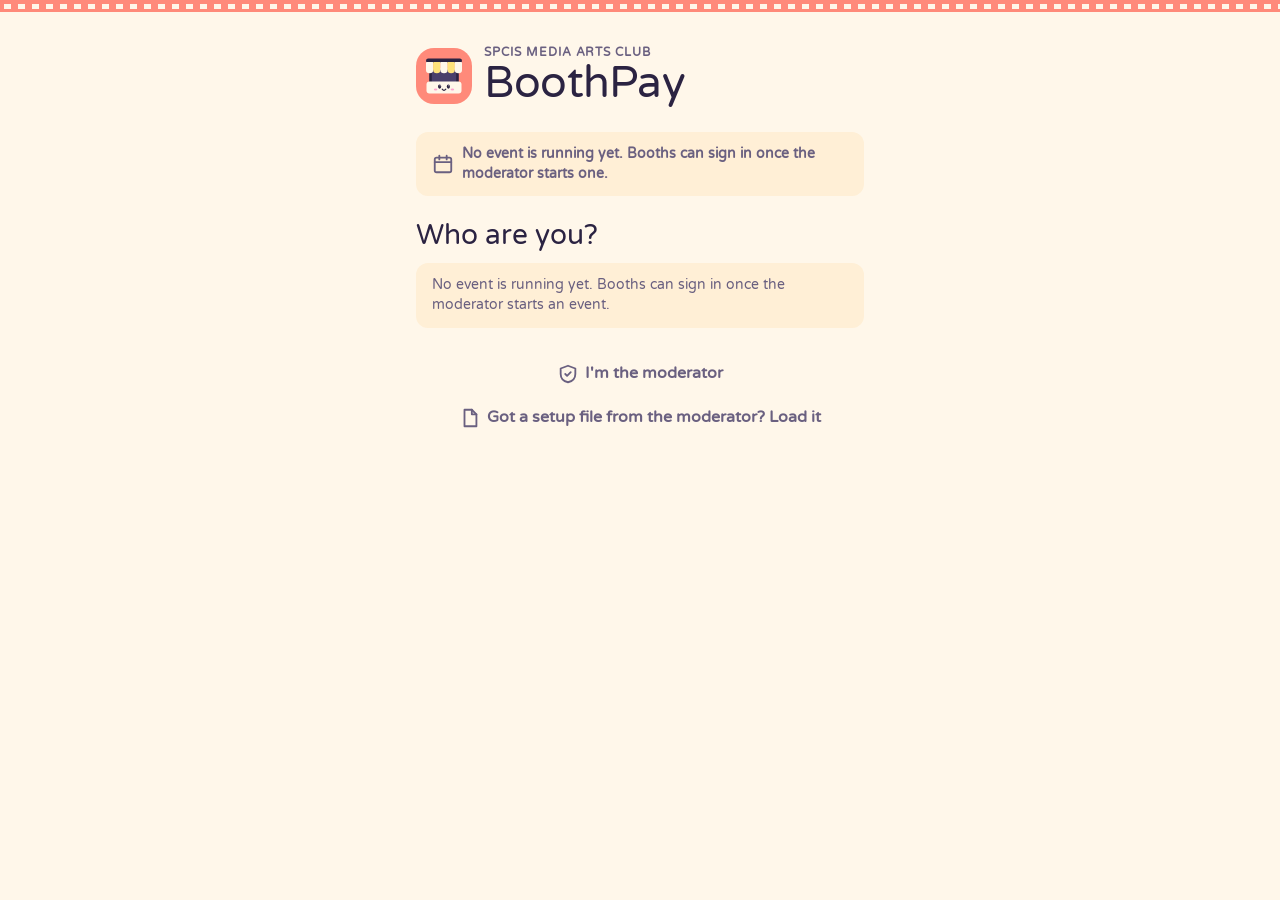
==== commit 903fbd82: "People page for the moderator; sign in by tapping your name Moderator > People lists everyone across" ====
--- a/admin.html
+++ b/admin.html
@@ -39,7 +39,10 @@
 <script src="js/reports.js"></script>
 <script src="js/team.js"></script>
 <script src="js/booths.js"></script>
+<script src="js/people.js"></script>
 <script src="js/expenses.js"></script>
+<script src="js/xlsx.js"></script>
+<script src="js/pms.js"></script>
 <script src="js/import.js"></script>
 <script src="js/admin.js"></script>
 </body>
--- a/css/ui.css
+++ b/css/ui.css
@@ -242,6 +242,15 @@
 .co-sum .sub-v { font-size: var(--t-14); color: inherit; }
 .done-mark.bad { background: var(--coral); }
 
+/* sign-in: pick your name */
+.people { display: grid; grid-template-columns: repeat(auto-fill, minmax(200px, 1fr)); gap: var(--s-2); }
+.person { display: flex; align-items: center; gap: var(--s-3); width: 100%; min-height: 64px; padding: var(--s-2) var(--s-3); text-align: left; background: var(--card); border-radius: var(--r-2); box-shadow: var(--lift); border-left: 5px solid var(--booth, var(--rule)); }
+.person > span:not(.badge) { display: grid; min-width: 0; flex: 1; }
+.person > span:not(.badge) b { white-space: nowrap; overflow: hidden; text-overflow: ellipsis; }
+.person .ic.go { color: var(--graphite); }
+.person.big { min-height: 80px; }
+.person:active { transform: scale(.985); }
+
 /* install + update */
 .install { display: flex; align-items: center; gap: var(--s-3); width: 100%; padding: var(--s-4); text-align: left; border-radius: var(--r-2); background: var(--amber-wash); border: 2px dashed var(--lemon); }
 .install > span { display: grid; gap: 2px; }
--- a/css/admin.css
+++ b/css/admin.css
@@ -133,3 +133,17 @@
 .ticket-preview { margin-top: var(--s-2); padding: var(--s-2) var(--s-3); border-radius: var(--r-1); background: var(--wash); font-size: var(--t-14); }
 .ticket-preview .mono { color: var(--safelight); }
 .tickets-set > span { display: inline-flex; align-items: center; gap: var(--s-2); }
+
+/* upload: columns box */
+.map-box summary { cursor: pointer; list-style: none; display: flex; align-items: center; gap: var(--s-2); }
+.map-box summary::before { content: '▸'; color: var(--graphite); }
+.map-box[open] summary::before { content: '▾'; }
+.map-box .map-grid { margin-top: var(--s-3); }
+
+/* reports: PMS-style bottom line */
+.net-block { display: grid; gap: var(--s-2); max-width: 520px; margin-left: auto; padding-top: var(--s-2); border-top: var(--hair); }
+.net-block .row.total { font-weight: 700; font-size: var(--t-18); border-top: var(--hair); padding-top: var(--s-2); }
+
+/* people page */
+.people-list li { display: flex; align-items: center; justify-content: space-between; gap: var(--s-3); padding: var(--s-2) 0; border-top: var(--hair); }
+.people-list .pill { margin-left: 4px; }
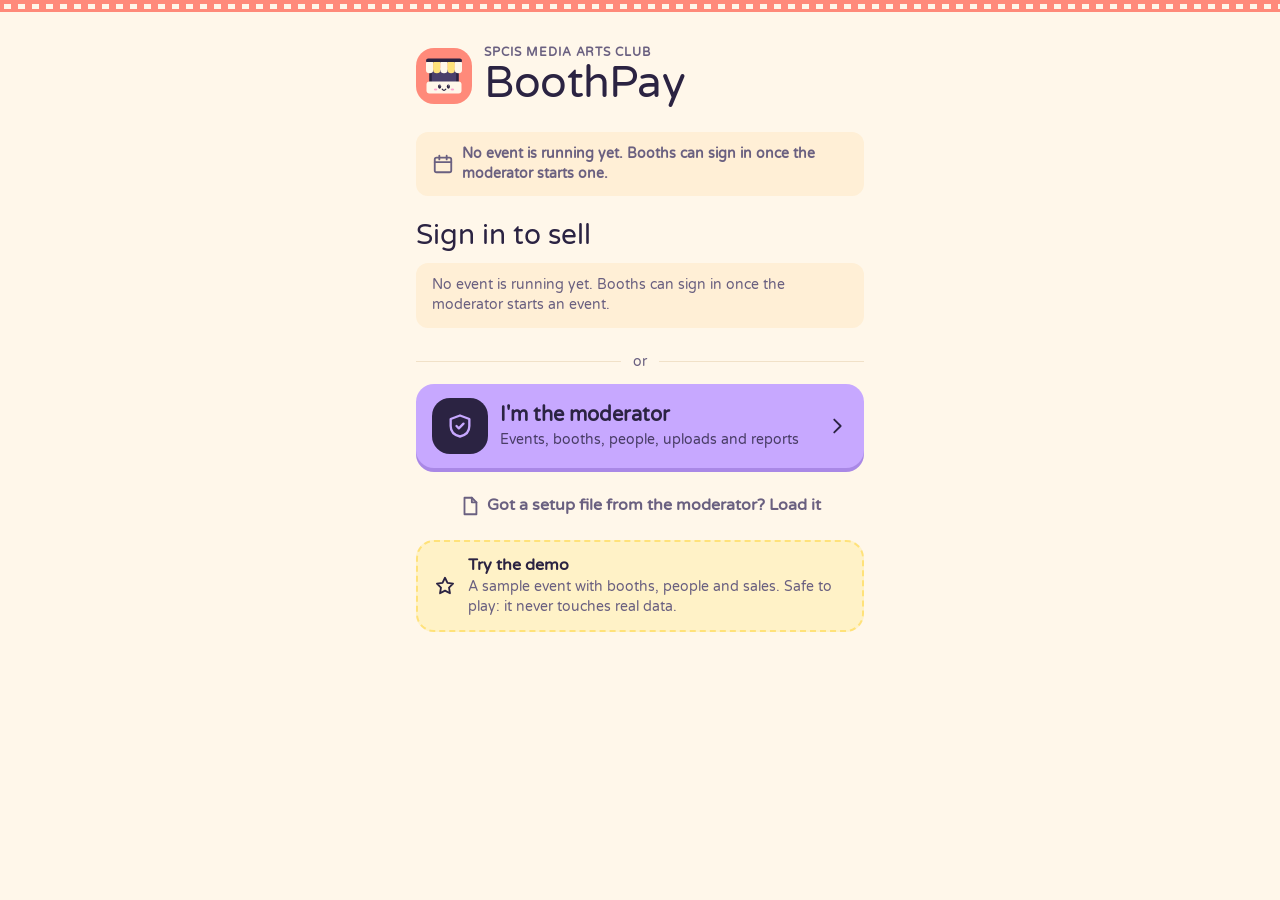
==== commit 526c09e4: "Add a safe demo mode with a full sample event "Try the demo" on the sign-in page (or ?demo) opens Bo" ====
--- a/admin.html
+++ b/admin.html
@@ -34,6 +34,7 @@
 <script src="js/sync.js"></script>
 <script src="js/pwa.js"></script>
 <script src="js/pin.js"></script>
+<script src="js/demo.js"></script>
 <script src="js/stock.js"></script>
 <script src="js/customer.js"></script>
 <script src="js/reports.js"></script>
--- a/css/ui.css
+++ b/css/ui.css
@@ -251,6 +251,25 @@
 .person.big { min-height: 80px; }
 .person:active { transform: scale(.985); }
 
+.big-select { min-height: 60px !important; font-size: var(--t-18); font-weight: 700; }
+.or-line { display: flex; align-items: center; gap: var(--s-3); margin: var(--s-5) 0 var(--s-3); color: var(--graphite); font-size: var(--t-14); }
+.or-line::before, .or-line::after { content: ""; flex: 1; border-top: var(--hair); }
+.mod-btn { display: flex; align-items: center; gap: var(--s-3); width: 100%; min-height: 84px; padding: var(--s-3) var(--s-4); text-align: left; border-radius: var(--r-2); background: var(--lilac); color: var(--on-pastel); box-shadow: 0 4px 0 #A988E6; }
+.mod-btn > span:not(.badge) { display: grid; flex: 1; }
+.mod-btn b { font-size: var(--t-20); }
+.mod-btn .sub { color: var(--on-pastel); opacity: .8; }
+.mod-btn .badge { background: var(--on-pastel); color: var(--lilac); }
+.mod-btn:active { transform: translateY(2px); box-shadow: 0 2px 0 #A988E6; }
+
+/* demo mode */
+.demo-bar { position: sticky; top: 0; z-index: 7; display: flex; flex-wrap: wrap; align-items: center; gap: var(--s-2); padding: var(--s-2) var(--s-4); background: var(--lemon); color: var(--on-pastel); font-size: var(--t-14); }
+.demo-bar > span { flex: 1 1 220px; }
+.demo-bar .btn.ghost { background: transparent; border-color: var(--on-pastel); color: var(--on-pastel); min-height: 36px; }
+.demo-bar .btn.primary { background: var(--on-pastel); color: #FFF7EA; min-height: 36px; }
+.demo-cta { display: flex; align-items: center; gap: var(--s-3); margin-top: var(--s-3); padding: var(--s-3) var(--s-4); border-radius: var(--r-2); border: 2px dashed var(--lemon); background: var(--amber-wash); color: var(--ink); text-decoration: none; }
+.demo-cta > span { display: grid; }
+.demo-bar ~ .topbar { top: 0; }
+
 /* install + update */
 .install { display: flex; align-items: center; gap: var(--s-3); width: 100%; padding: var(--s-4); text-align: left; border-radius: var(--r-2); background: var(--amber-wash); border: 2px dashed var(--lemon); }
 .install > span { display: grid; gap: 2px; }
